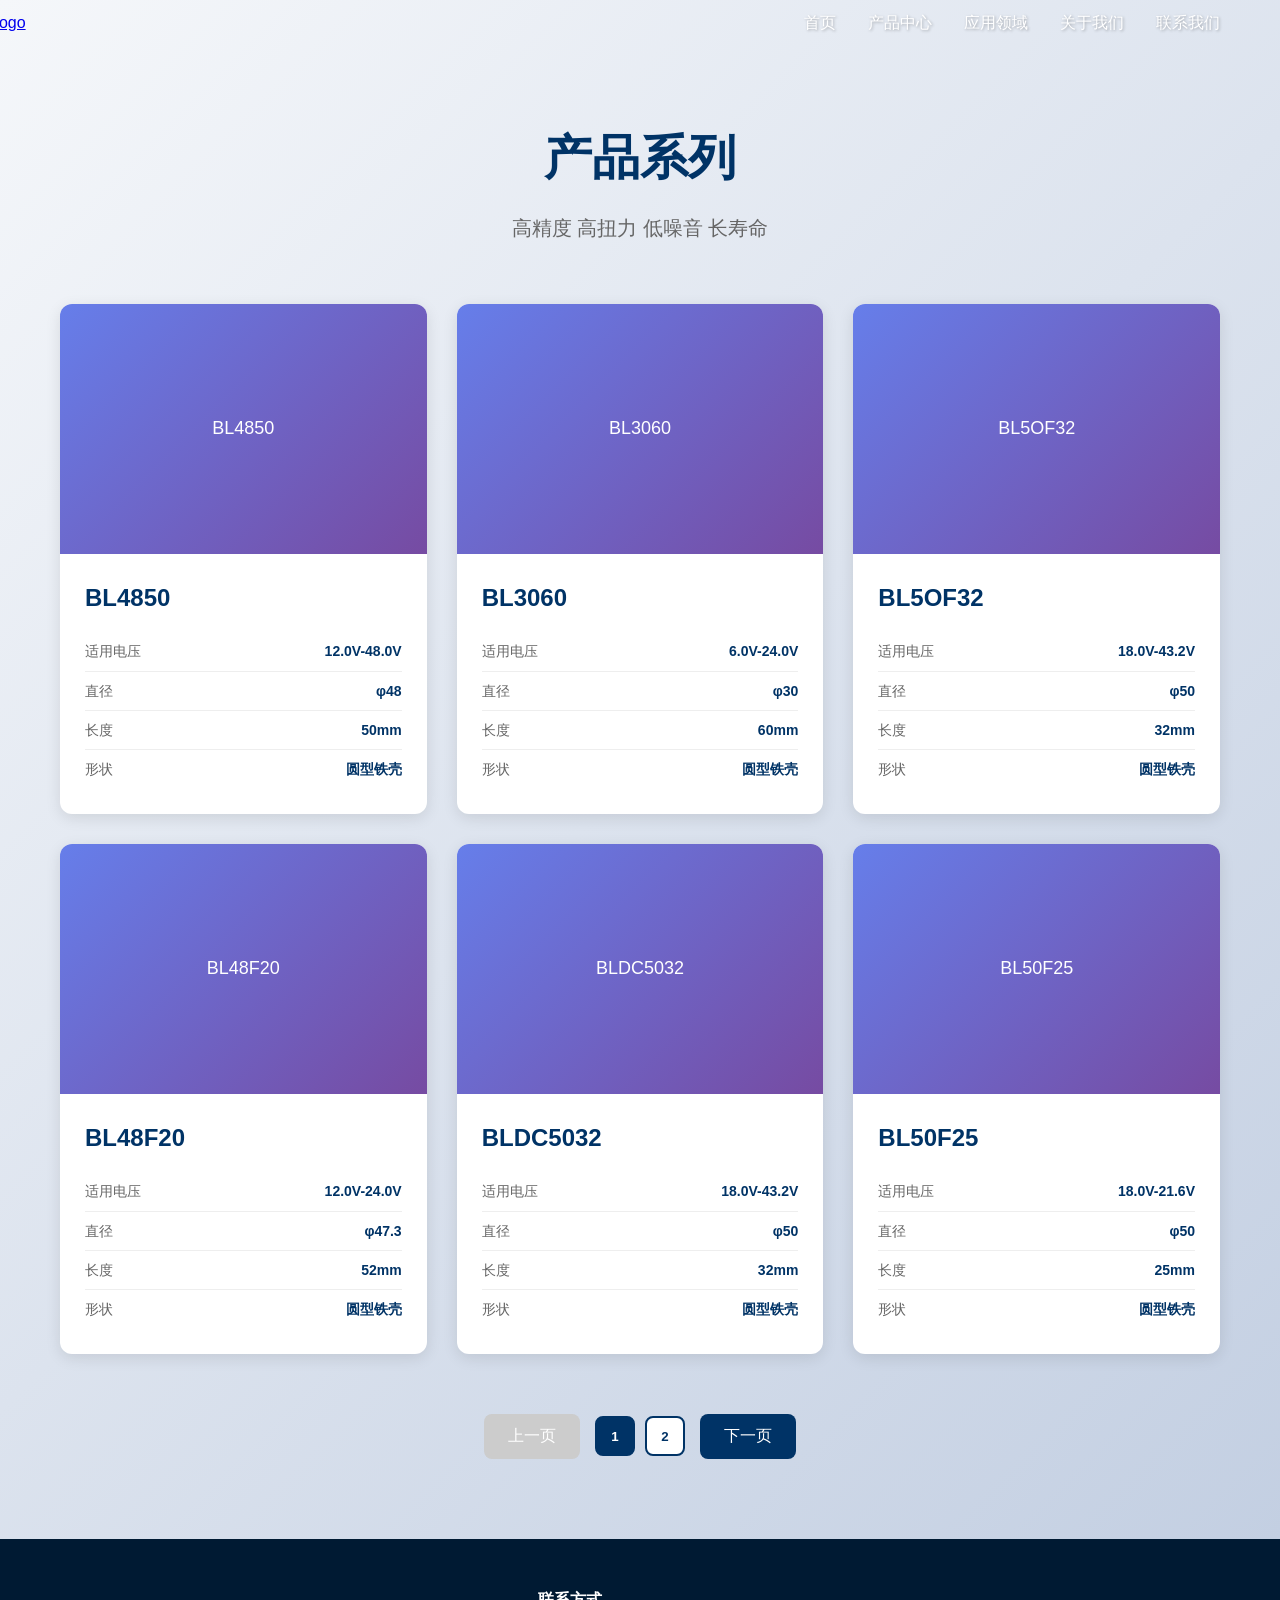
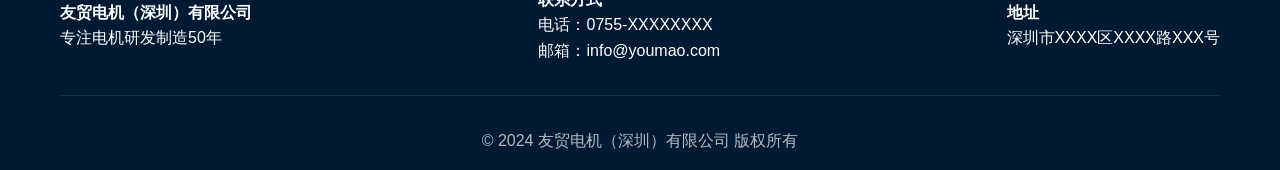
==== products.html @ 83dedf73 "Add products page with pagination (6 items per page, 2 pages total)" ====
<!DOCTYPE html>
<html lang="zh-CN">
<head>
    <meta charset="UTF-8">
    <meta name="viewport" content="width=device-width, initial-scale=1.0">
    <title>产品系列 - 友贸电机（深圳）有限公司</title>
    <link rel="icon" href="data:,">
    <link rel="stylesheet" href="style.css">
    <link rel="stylesheet" href="products-page.css">
</head>
<body>
    <!-- 顶部导航 -->
    <header class="header">
        <div class="container">
            <div class="header-content">
                <div class="logo">
                    <a href="index.html">
                        <img src="https://i.ibb.co/4nJ4qhwq/96606953845b.png" alt="友贸电机Logo" class="logo-icon logo-white">
                        <img src="https://i.ibb.co/tpM2th5r/df339377ca91.png" alt="友贸电机Logo" class="logo-icon logo-blue">
                    </a>
                </div>
                <nav class="nav">
                    <a href="index.html#home" class="nav-link">首页</a>
                    <a href="products.html" class="nav-link active">产品中心</a>
                    <a href="index.html#applications" class="nav-link">应用领域</a>
                    <a href="index.html#about" class="nav-link">关于我们</a>
                    <a href="index.html#contact" class="nav-link">联系我们</a>
                </nav>
                <button class="mobile-menu-btn">☰</button>
            </div>
        </div>
    </header>

    <!-- 产品列表 -->
    <section class="products-page-section">
        <div class="container">
            <div class="page-header">
                <h1 class="page-title">产品系列</h1>
                <p class="page-subtitle">高精度 高扭力 低噪音 长寿命</p>
            </div>

            <!-- 产品网格 -->
            <div class="products-grid-page" id="productsGrid">
                <!-- 产品将通过 JavaScript 动态加载 -->
            </div>

            <!-- 分页导航 -->
            <div class="pagination">
                <button class="pagination-btn" id="prevPage" disabled>上一页</button>
                <div class="pagination-numbers" id="pageNumbers"></div>
                <button class="pagination-btn" id="nextPage">下一页</button>
            </div>
        </div>
    </section>

    <!-- 页脚 -->
    <footer class="footer">
        <div class="container">
            <div class="footer-content">
                <div class="footer-col">
                    <h4>友贸电机（深圳）有限公司</h4>
                    <p>专注电机研发制造50年</p>
                </div>
                <div class="footer-col">
                    <h4>联系方式</h4>
                    <p>电话：0755-XXXXXXXX</p>
                    <p>邮箱：info@youmao.com</p>
                </div>
                <div class="footer-col">
                    <h4>地址</h4>
                    <p>深圳市XXXX区XXXX路XXX号</p>
                </div>
            </div>
            <div class="footer-bottom">
                <p>&copy; 2024 友贸电机（深圳）有限公司 版权所有</p>
            </div>
        </div>
    </footer>

    <script src="script.js"></script>
    <script src="products-page.js"></script>
</body>
</html>
---- style.css ----
/* 全局样式 */
* {
    margin: 0;
    padding: 0;
    box-sizing: border-box;
}

:root {
    --primary-blue: #003366;
    --secondary-blue: #0055aa;
    --accent-blue: #0077cc;
    --dark-blue: #001a33;
    --light-gray: #f5f5f5;
    --text-dark: #333;
    --text-light: #666;
    --white: #ffffff;
}

body {
    font-family: 'Microsoft YaHei', 'PingFang SC', 'Helvetica Neue', Arial, sans-serif;
    line-height: 1.6;
    color: var(--text-dark);
    overflow-x: hidden;
    margin: 0;
    padding: 0;
}

.container {
    max-width: 1200px;
    margin: 0 auto;
    padding: 0 20px;
}

/* 顶部导航 */
.header {
    background: transparent !important;
    box-shadow: none !important;
    position: fixed;
    width: 100%;
    top: 0;
    z-index: 1000;
    transition: all 0.3s;
}

.header.scrolled {
    background: rgba(255, 255, 255, 0.95) !important;
    box-shadow: 0 2px 10px rgba(0,0,0,0.1) !important;
    backdrop-filter: blur(10px);
}

.header.scrolled .nav-link {
    color: var(--text-dark);
}

.header.scrolled .nav-link:hover,
.header.scrolled .nav-link.active {
    color: var(--accent-blue);
}

.header.scrolled .mobile-menu-btn {
    color: var(--primary-blue);
}

.header-content {
    display: flex;
    justify-content: space-between;
    align-items: center;
    padding: 0.6rem 0;
}

.logo {
    display: flex;
    align-items: center;
    gap: 0.8rem;
    position: relative;
    margin-left: -150px;
}

.logo-icon {
    height: 45px;
    width: auto;
    object-fit: contain;
    transition: opacity 0.3s;
}

.logo-white {
    opacity: 1;
}

.logo-blue {
    opacity: 0;
    position: absolute;
    left: 0;
    height: 70px;
}

.header.scrolled .logo-white {
    opacity: 0;
}

.header.scrolled .logo-blue {
    opacity: 1;
}

.logo-text {
    display: flex;
    flex-direction: column;
}

.company-name {
    font-size: 1.3rem;
    font-weight: 700;
    color: var(--primary-blue);
}

.company-name-en {
    font-size: 0.85rem;
    color: var(--text-light);
}

.nav {
    display: flex;
    gap: 2rem;
}

.nav-link {
    color: var(--white);
    text-decoration: none;
    font-weight: 500;
    transition: color 0.3s;
    position: relative;
    text-shadow: 1px 1px 3px rgba(0,0,0,0.3);
}

.nav-link:hover,
.nav-link.active {
    color: rgba(255,255,255,0.8);
}

.nav-link.active::after {
    content: '';
    position: absolute;
    bottom: -5px;
    left: 0;
    right: 0;
    height: 2px;
    background: var(--white);
}

.header.scrolled .nav-link {
    color: var(--text-dark);
    text-shadow: none;
}

.header.scrolled .nav-link:hover,
.header.scrolled .nav-link.active {
    color: var(--accent-blue);
}

.header.scrolled .nav-link.active::after {
    background: var(--accent-blue);
}

.mobile-menu-btn {
    display: none;
    background: none;
    border: none;
    font-size: 1.5rem;
    cursor: pointer;
    color: var(--white);
    text-shadow: 1px 1px 3px rgba(0,0,0,0.3);
    transition: color 0.3s;
}

.header.scrolled .mobile-menu-btn {
    color: var(--text-dark);
    text-shadow: none;
}

/* 首页轮播 */
.hero-slider {
    margin: 0;
    padding: 0;
    position: relative;
    height: 100vh;
    width: 100vw;
    overflow: hidden;
    left: 0;
    right: 0;
}

.slider-container {
    position: relative;
    width: 100%;
    height: 100%;
}

.slide {
    position: absolute;
    top: 0;
    left: 0;
    width: 100%;
    height: 100%;
    background-size: cover;
    background-position: center top;
    background-repeat: no-repeat;
    opacity: 0;
    transition: opacity 1s ease-in-out;
    display: flex;
    align-items: center;
    justify-content: center;
}

.slide-first {
    background-position: center 40%;
}

.slide.active {
    opacity: 1;
}

.slide-content {
    text-align: center;
    color: var(--white);
    z-index: 2;
}

.slide-title {
    font-size: 3.5rem;
    font-weight: 700;
    margin-bottom: 1rem;
    text-shadow: 2px 2px 4px rgba(0,0,0,0.3);
}

.slide-subtitle {
    font-size: 1.5rem;
    margin-bottom: 2rem;
    text-shadow: 1px 1px 2px rgba(0,0,0,0.3);
}

.btn-primary {
    display: inline-block;
    padding: 1rem 2.5rem;
    background: var(--accent-blue);
    color: var(--white);
    text-decoration: none;
    border-radius: 50px;
    font-weight: 600;
    transition: all 0.3s;
    border: none;
    cursor: pointer;
    font-size: 1rem;
}

.btn-primary:hover {
    background: var(--secondary-blue);
    transform: translateY(-2px);
    box-shadow: 0 5px 20px rgba(0,119,204,0.4);
}

.btn-secondary {
    padding: 0.8rem 2rem;
    background: var(--white);
    color: var(--primary-blue);
    border: none;
    border-radius: 50px;
    font-weight: 600;
    cursor: pointer;
    transition: all 0.3s;
}

.btn-secondary:hover {
    background: var(--accent-blue);
    color: var(--white);
}

.slider-nav {
    position: absolute;
    top: 50%;
    width: 100%;
    display: flex;
    justify-content: space-between;
    padding: 0 2rem;
    transform: translateY(-50%);
    z-index: 10;
}

.slider-btn {
    background: rgba(255,255,255,0.8);
    border: none;
    width: 50px;
    height: 50px;
    border-radius: 50%;
    font-size: 2rem;
    cursor: pointer;
    transition: all 0.3s;
    color: var(--primary-blue);
}

.slider-btn:hover {
    background: var(--white);
    transform: scale(1.1);
}

.slider-dots {
    position: absolute;
    bottom: 30px;
    left: 50%;
    transform: translateX(-50%);
    display: flex;
    gap: 10px;
    z-index: 10;
}

.dot {
    width: 12px;
    height: 12px;
    border-radius: 50%;
    background: rgba(255,255,255,0.5);
    cursor: pointer;
    transition: all 0.3s;
}

.dot.active {
    background: var(--white);
    width: 30px;
    border-radius: 6px;
}

/* 通用区块样式 */
section {
    padding: 80px 20px;
}

.section-header {
    text-align: center;
    margin-bottom: 3rem;
}

.section-title {
    font-size: 2.5rem;
    color: var(--primary-blue);
    margin-bottom: 1rem;
    font-weight: 700;
}

.section-desc {
    font-size: 1.1rem;
    color: var(--text-light);
}

/* 产品系列 */
.products-section {
    background: var(--light-gray);
    padding: 80px 0;
}

.products-grid {
    display: grid;
    grid-template-columns: repeat(3, 1fr);
    gap: 2.5rem;
    padding: 0 40px;
}

.product-card {
    background: var(--white);
    border-radius: 16px;
    overflow: hidden;
    box-shadow: 0 6px 25px rgba(0,0,0,0.1);
    transition: transform 0.3s, box-shadow 0.3s;
}

.product-card:hover {
    transform: translateY(-12px);
    box-shadow: 0 16px 40px rgba(0,51,102,0.2);
}

.product-image {
    position: relative;
    width: 100%;
    overflow: hidden;
}

.product-image img {
    width: 100%;
    height: auto;
    display: block;
    transition: transform 0.4s ease;
}

.product-card:hover .product-image img {
    transform: scale(1.05);
}

.product-overlay {
    position: absolute;
    top: 0;
    left: 0;
    right: 0;
    bottom: 0;
    background: rgba(0,51,102,0.75);
    display: flex;
    align-items: center;
    justify-content: center;
    opacity: 0;
    transition: opacity 0.3s;
}

.product-card:hover .product-overlay {
    opacity: 1;
}

.product-info {
    padding: 1.8rem;
    text-align: center;
    border-top: 3px solid var(--light-gray);
}

.product-info h3 {
    font-size: 1.4rem;
    color: var(--primary-blue);
    margin-bottom: 0.6rem;
    font-weight: 700;
}

.product-info p {
    color: var(--text-light);
    font-size: 1rem;
}

@media (max-width: 900px) {
    .products-grid {
        grid-template-columns: 1fr;
        padding: 0 20px;
    }
}

/* 应用领域 */
.applications-grid {
    display: grid;
    grid-template-columns: repeat(auto-fit, minmax(250px, 1fr));
    gap: 2rem;
    margin-bottom: 4rem;
}

.app-card {
    background: var(--white);
    padding: 2rem;
    border-radius: 12px;
    text-align: center;
    box-shadow: 0 4px 15px rgba(0,0,0,0.1);
    transition: all 0.3s;
}

.app-card:hover {
    transform: translateY(-5px);
    box-shadow: 0 8px 25px rgba(0,51,102,0.2);
}

.app-icon {
    font-size: 3rem;
    margin-bottom: 1rem;
}

.app-card h3 {
    font-size: 1.2rem;
    color: var(--primary-blue);
    margin-bottom: 0.5rem;
}

.app-card p {
    color: var(--text-light);
    font-size: 0.95rem;
}

/* 应用场景展示图 - 全屏 */
.application-showcase-fullwidth {
    width: 100vw;
    position: relative;
    left: 50%;
    right: 50%;
    margin-left: -50vw;
    margin-right: -50vw;
    margin-top: 4rem;
    overflow: hidden;
}

.showcase-image {
    width: 100%;
    height: auto;
    display: block;
    opacity: 0;
    transform: translateY(80px);
    animation: fadeInUp 1.2s ease-out forwards;
    animation-delay: 0.3s;
}

@keyframes fadeInUp {
    from {
        opacity: 0;
        transform: translateY(80px);
    }
    to {
        opacity: 1;
        transform: translateY(0);
    }
}

/* 企业优势 */
.advantages-section {
    background: linear-gradient(135deg, var(--primary-blue) 0%, var(--secondary-blue) 100%);
    color: var(--white);
}

.advantages-section .section-title,
.advantages-section .section-desc {
    color: var(--white);
}

.advantages-grid {
    display: grid;
    grid-template-columns: repeat(auto-fit, minmax(200px, 1fr));
    gap: 2rem;
}

.advantage-item {
    text-align: center;
    padding: 2rem;
    background: rgba(255,255,255,0.1);
    border-radius: 12px;
    backdrop-filter: blur(10px);
    transition: all 0.3s;
}

.advantage-item:hover {
    background: rgba(255,255,255,0.2);
    transform: translateY(-5px);
}

.advantage-number {
    font-size: 3rem;
    font-weight: 700;
    margin-bottom: 0.5rem;
}

.advantage-item h3 {
    font-size: 1.2rem;
    margin-bottom: 0.5rem;
}

.advantage-item p {
    font-size: 0.9rem;
    opacity: 0.9;
}

/* 关于我们 */
.about-content {
    display: grid;
    grid-template-columns: 1fr 1fr;
    gap: 4rem;
    align-items: center;
}

.about-text {
    font-size: 1.05rem;
    color: var(--text-light);
    margin-bottom: 1.5rem;
    line-height: 1.8;
}

.about-features {
    display: grid;
    grid-template-columns: 1fr 1fr;
    gap: 1rem;
    margin: 2rem 0;
}

.feature-item {
    display: flex;
    align-items: center;
    gap: 0.5rem;
}

.feature-icon {
    color: var(--accent-blue);
    font-size: 1.2rem;
    font-weight: 700;
}

.about-image {
    border-radius: 12px;
    overflow: hidden;
    box-shadow: 0 10px 40px rgba(0,0,0,0.15);
}

.about-image img {
    width: 100%;
    height: auto;
    display: block;
}

/* 资质认证 */
.certifications-section {
    background: var(--light-gray);
}

.cert-grid {
    display: grid;
    grid-template-columns: repeat(auto-fit, minmax(200px, 1fr));
    gap: 2rem;
}

.cert-grid-custom {
    display: grid;
    grid-template-columns: repeat(5, 1fr);
    gap: 2rem;
    align-items: start;
}

.cert-column {
    display: flex;
    flex-direction: column;
    gap: 2rem;
}

.cert-item {
    background: var(--white);
    padding: 1rem;
    border-radius: 12px;
    box-shadow: 0 4px 15px rgba(0,0,0,0.1);
    transition: transform 0.3s;
    cursor: pointer;
}

.cert-item:hover {
    transform: translateY(-5px);
}

.cert-item img {
    width: 100%;
    height: auto;
    display: block;
}

@media (max-width: 1024px) {
    .cert-grid-custom {
        grid-template-columns: repeat(3, 1fr);
    }
}

@media (max-width: 768px) {
    .cert-grid-custom {
        grid-template-columns: 1fr;
    }
    
    .cert-column {
        flex-direction: row;
    }
}

/* 联系我们 */
.contact-content {
    display: grid;
    grid-template-columns: 1fr 1fr;
    gap: 4rem;
}

.contact-info {
    display: flex;
    flex-direction: column;
    gap: 2rem;
}

.info-item {
    display: flex;
    gap: 1.5rem;
    align-items: flex-start;
}

.info-icon {
    font-size: 2rem;
    color: var(--accent-blue);
}

.info-text h4 {
    font-size: 1.2rem;
    color: var(--primary-blue);
    margin-bottom: 0.5rem;
}

.info-text p {
    color: var(--text-light);
    line-height: 1.6;
}

.contact-form {
    background: var(--light-gray);
    padding: 2rem;
    border-radius: 12px;
}

.contact-form input,
.contact-form textarea {
    width: 100%;
    padding: 1rem;
    margin-bottom: 1rem;
    border: 2px solid #e0e0e0;
    border-radius: 8px;
    font-family: inherit;
    font-size: 1rem;
    transition: border-color 0.3s;
}

.contact-form input:focus,
.contact-form textarea:focus {
    outline: none;
    border-color: var(--accent-blue);
}

.contact-form button {
    width: 100%;
}

/* 页脚 */
.footer {
    background: var(--dark-blue);
    color: var(--white);
    padding: 3rem 0 1rem;
}

.footer-content {
    display: flex;
    justify-content: space-between;
    align-items: center;
    margin-bottom: 2rem;
    padding-bottom: 2rem;
    border-bottom: 1px solid rgba(255,255,255,0.1);
}

.footer-info h3 {
    font-size: 1.3rem;
    margin-bottom: 0.5rem;
}

.footer-info p {
    opacity: 0.8;
    margin-bottom: 0.3rem;
}

.footer-slogan {
    margin-top: 1rem;
    font-style: italic;
}

.footer-links {
    display: flex;
    gap: 2rem;
}

.footer-links a {
    color: var(--white);
    text-decoration: none;
    opacity: 0.8;
    transition: opacity 0.3s;
}

.footer-links a:hover {
    opacity: 1;
}

.footer-bottom {
    text-align: center;
    opacity: 0.7;
}

/* 响应式设计 */
@media (max-width: 768px) {
    .nav {
        display: none;
    }
    
    .mobile-menu-btn {
        display: block;
    }
    
    .slide-title {
        font-size: 2rem;
    }
    
    .slide-subtitle {
        font-size: 1.1rem;
    }
    
    .hero-slider {
        height: 400px;
    }
    
    .about-content,
    .contact-content {
        grid-template-columns: 1fr;
        gap: 2rem;
    }
    
    .footer-content {
        flex-direction: column;
        gap: 2rem;
        text-align: center;
    }
    
    .footer-links {
        flex-direction: column;
        gap: 1rem;
    }
}

/* 平滑滚动 */
html {
    scroll-behavior: smooth;
}
---- products-page.css ----
/* 产品页面样式 */
.products-page-section {
    padding: 120px 0 80px;
    background: linear-gradient(135deg, #f5f7fa 0%, #c3cfe2 100%);
    min-height: 100vh;
}

.page-header {
    text-align: center;
    margin-bottom: 60px;
}

.page-title {
    font-size: 48px;
    font-weight: 700;
    color: #003366;
    margin-bottom: 15px;
}

.page-subtitle {
    font-size: 20px;
    color: #666;
}

.products-grid-page {
    display: grid;
    grid-template-columns: repeat(3, 1fr);
    gap: 30px;
    margin-bottom: 60px;
}

.product-item {
    background: white;
    border-radius: 12px;
    overflow: hidden;
    box-shadow: 0 4px 15px rgba(0, 0, 0, 0.1);
    transition: all 0.3s ease;
}

.product-item:hover {
    transform: translateY(-8px);
    box-shadow: 0 8px 25px rgba(0, 51, 102, 0.2);
}

.product-image-placeholder {
    width: 100%;
    height: 250px;
    background: linear-gradient(135deg, #667eea 0%, #764ba2 100%);
    display: flex;
    align-items: center;
    justify-content: center;
    color: white;
    font-size: 18px;
    font-weight: 500;
}

.product-details {
    padding: 25px;
}

.product-name {
    font-size: 24px;
    font-weight: 700;
    color: #003366;
    margin-bottom: 15px;
}

.product-specs {
    list-style: none;
    padding: 0;
    margin: 0;
}

.product-specs li {
    padding: 8px 0;
    border-bottom: 1px solid #eee;
    display: flex;
    justify-content: space-between;
    font-size: 14px;
}

.product-specs li:last-child {
    border-bottom: none;
}

.spec-label {
    color: #666;
    font-weight: 500;
}

.spec-value {
    color: #003366;
    font-weight: 600;
}

/* 分页导航 */
.pagination {
    display: flex;
    justify-content: center;
    align-items: center;
    gap: 15px;
    margin-top: 40px;
}

.pagination-btn {
    padding: 12px 24px;
    background: #003366;
    color: white;
    border: none;
    border-radius: 8px;
    cursor: pointer;
    font-size: 16px;
    transition: all 0.3s ease;
}

.pagination-btn:hover:not(:disabled) {
    background: #0066cc;
    transform: translateY(-2px);
}

.pagination-btn:disabled {
    background: #ccc;
    cursor: not-allowed;
    transform: none;
}

.pagination-numbers {
    display: flex;
    gap: 10px;
}

.page-number {
    width: 40px;
    height: 40px;
    border: 2px solid #003366;
    background: white;
    color: #003366;
    border-radius: 8px;
    cursor: pointer;
    display: flex;
    align-items: center;
    justify-content: center;
    font-weight: 600;
    transition: all 0.3s ease;
}

.page-number:hover {
    background: #003366;
    color: white;
}

.page-number.active {
    background: #003366;
    color: white;
}

/* 响应式设计 */
@media (max-width: 1024px) {
    .products-grid-page {
        grid-template-columns: repeat(2, 1fr);
        gap: 25px;
    }
}

@media (max-width: 768px) {
    .products-page-section {
        padding: 100px 0 60px;
    }

    .page-title {
        font-size: 36px;
    }

    .page-subtitle {
        font-size: 18px;
    }

    .products-grid-page {
        grid-template-columns: 1fr;
        gap: 20px;
    }

    .pagination {
        flex-wrap: wrap;
    }

    .pagination-btn {
        padding: 10px 20px;
        font-size: 14px;
    }
}
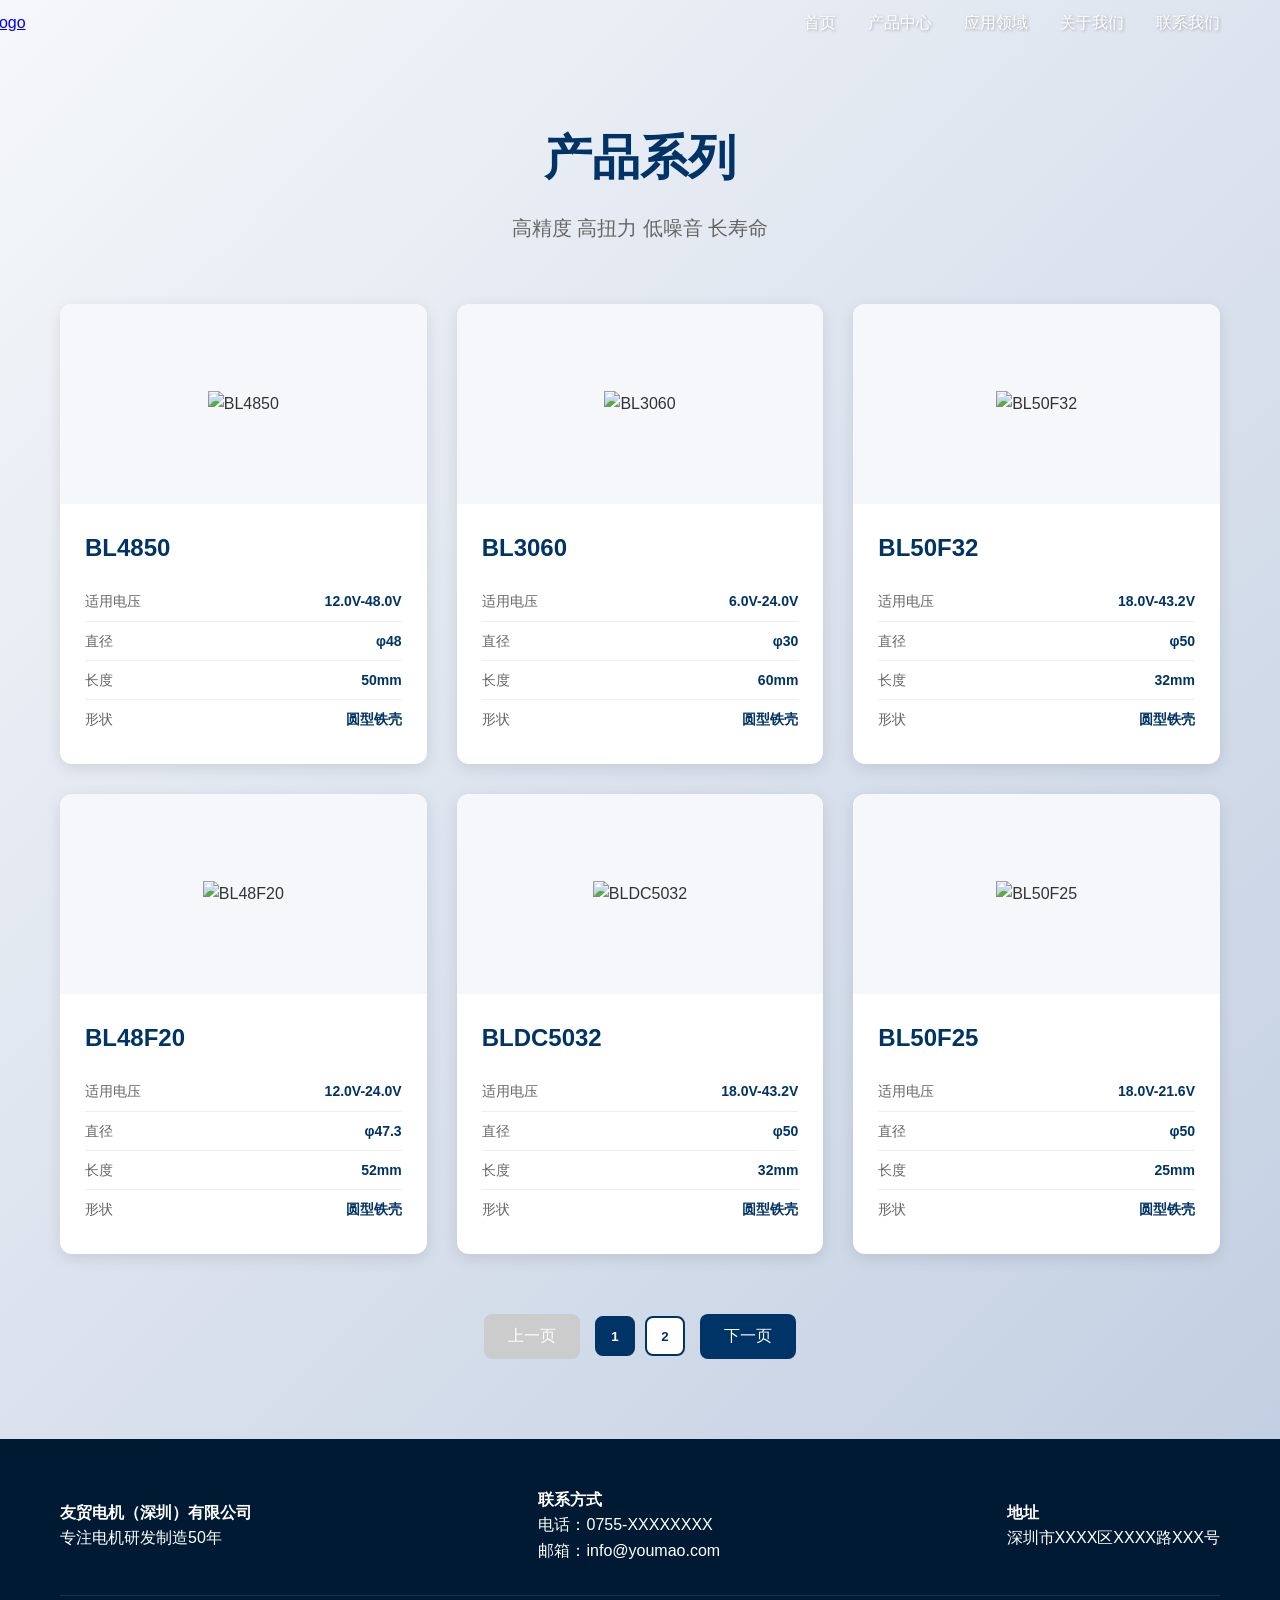
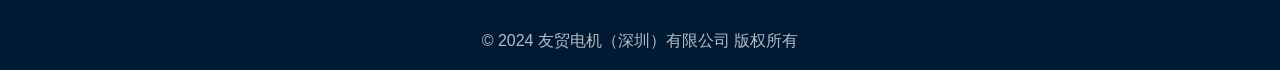
==== commit 6d014ada: "Shrink product images and add lightbox zoom on click" ====
--- a/products.html
+++ b/products.html
@@ -77,6 +77,12 @@
         </div>
     </footer>
 
+    <!-- 灯箱 -->
+    <div class="lightbox-overlay" id="lightbox">
+        <span class="lightbox-close" id="lightboxClose">&times;</span>
+        <img class="lightbox-img" id="lightboxImg" src="" alt="">
+    </div>
+
     <script src="script.js"></script>
     <script src="products-page.js"></script>
 </body>
--- a/products-page.css
+++ b/products-page.css
@@ -42,16 +42,74 @@
     box-shadow: 0 8px 25px rgba(0, 51, 102, 0.2);
 }
 
-.product-image-placeholder {
+.product-image-wrap {
     width: 100%;
-    height: 250px;
-    background: linear-gradient(135deg, #667eea 0%, #764ba2 100%);
-    display: flex;
-    align-items: center;
-    justify-content: center;
-    color: white;
-    font-size: 18px;
-    font-weight: 500;
+    height: 200px;
+    background: #f5f7fa;
+    display: flex;
+    align-items: center;
+    justify-content: center;
+    overflow: hidden;
+    cursor: zoom-in;
+}
+
+.product-img {
+    width: auto;
+    height: auto;
+    max-width: 75%;
+    max-height: 75%;
+    object-fit: contain;
+    transition: transform 0.3s ease;
+}
+
+.product-item:hover .product-img {
+    transform: scale(1.08);
+}
+
+/* 灯箱遮罩 */
+.lightbox-overlay {
+    display: none;
+    position: fixed;
+    inset: 0;
+    background: rgba(0, 0, 0, 0.85);
+    z-index: 9999;
+    align-items: center;
+    justify-content: center;
+    cursor: zoom-out;
+}
+
+.lightbox-overlay.active {
+    display: flex;
+}
+
+.lightbox-img {
+    max-width: 90vw;
+    max-height: 90vh;
+    object-fit: contain;
+    border-radius: 8px;
+    box-shadow: 0 8px 40px rgba(0,0,0,0.6);
+    animation: zoomIn 0.25s ease;
+}
+
+@keyframes zoomIn {
+    from { transform: scale(0.7); opacity: 0; }
+    to   { transform: scale(1);   opacity: 1; }
+}
+
+.lightbox-close {
+    position: fixed;
+    top: 20px;
+    right: 28px;
+    font-size: 40px;
+    color: white;
+    cursor: pointer;
+    line-height: 1;
+    user-select: none;
+    transition: color 0.2s;
+}
+
+.lightbox-close:hover {
+    color: #ccc;
 }
 
 .product-details {
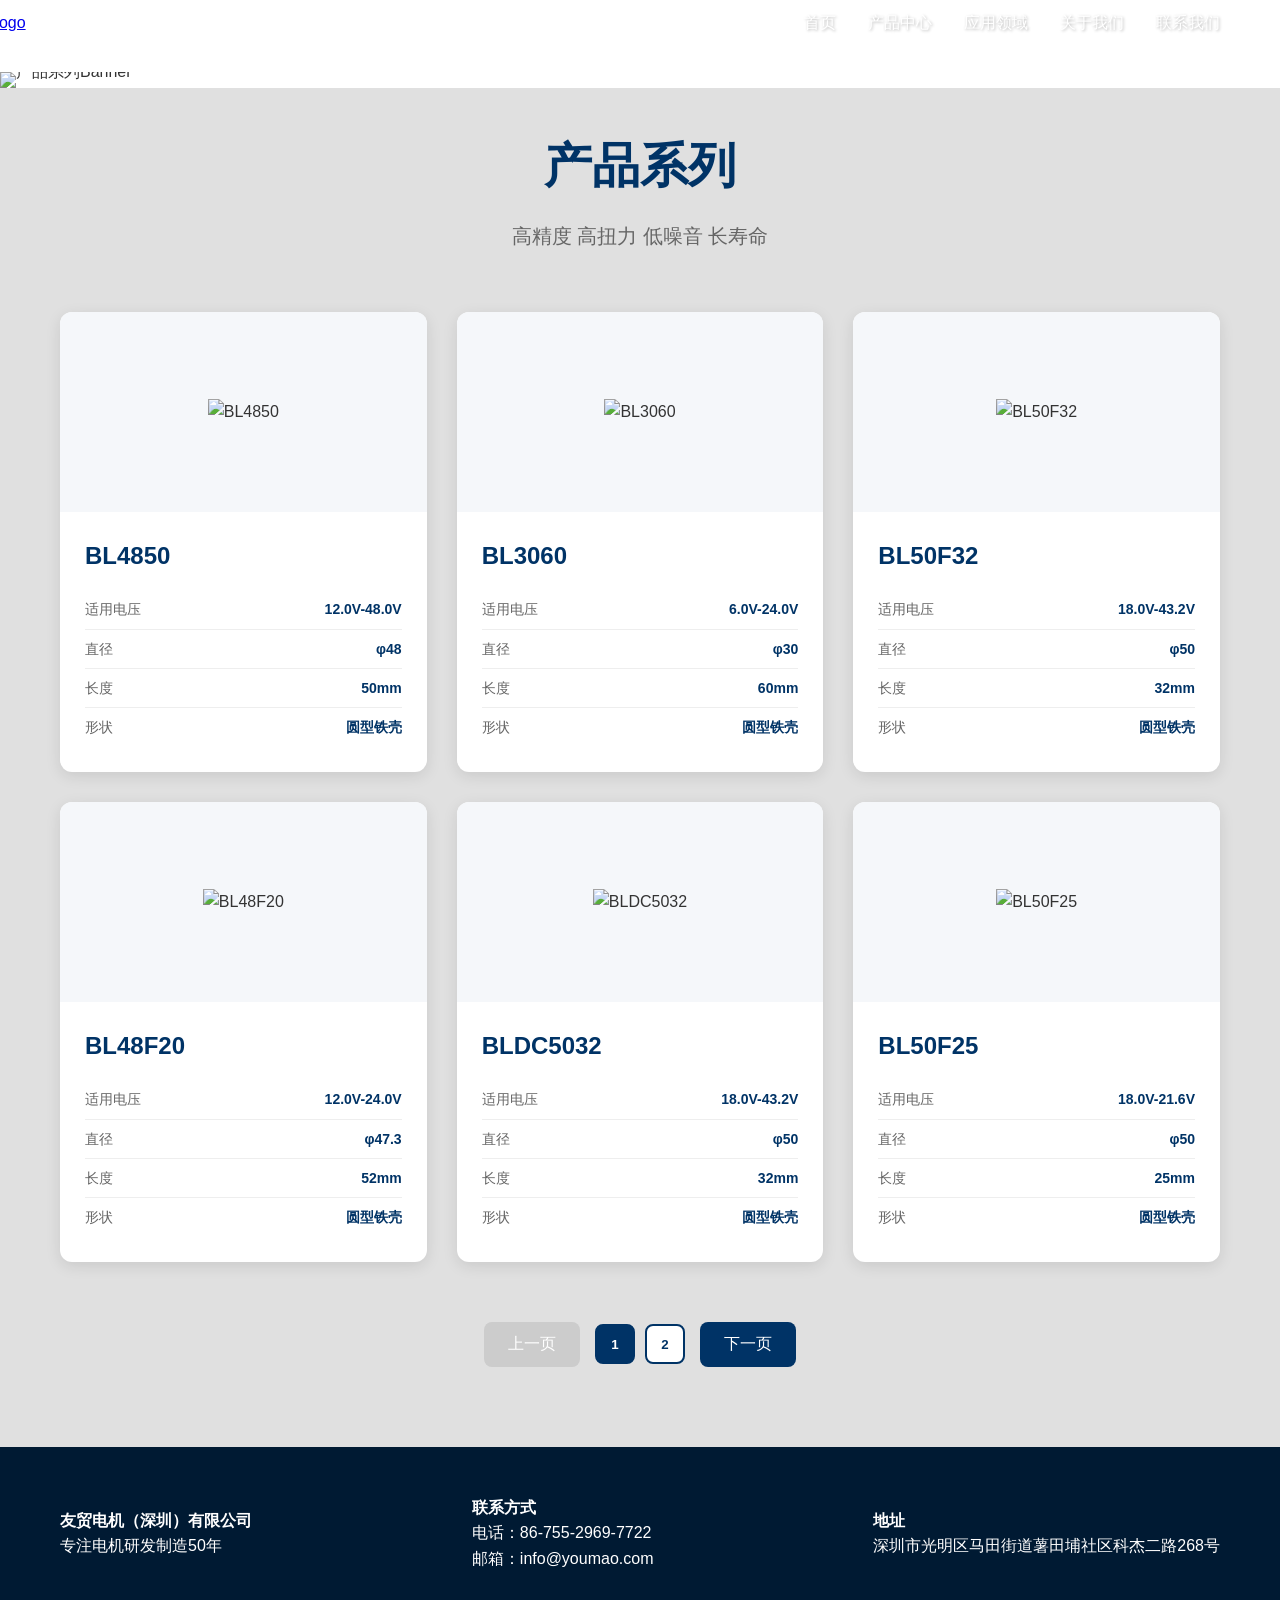
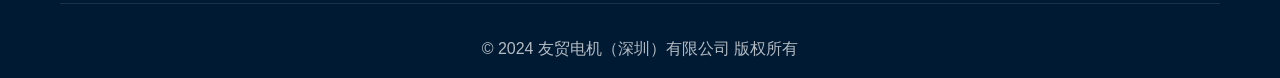
==== commit 96bcd6ed: "Add banner image, update phone and address in footer" ====
--- a/products.html
+++ b/products.html
@@ -31,6 +31,11 @@
         </div>
     </header>
 
+    <!-- Banner -->
+    <div class="products-banner">
+        <img src="https://i.ibb.co/SX3DNbyZ/d5e7f8536ddc.png" alt="产品系列Banner" class="products-banner-img">
+    </div>
+
     <!-- 产品列表 -->
     <section class="products-page-section">
         <div class="container">
@@ -63,12 +68,12 @@
                 </div>
                 <div class="footer-col">
                     <h4>联系方式</h4>
-                    <p>电话：0755-XXXXXXXX</p>
+                    <p>电话：86-755-2969-7722</p>
                     <p>邮箱：info@youmao.com</p>
                 </div>
                 <div class="footer-col">
                     <h4>地址</h4>
-                    <p>深圳市XXXX区XXXX路XXX号</p>
+                    <p>深圳市光明区马田街道薯田埔社区科杰二路268号</p>
                 </div>
             </div>
             <div class="footer-bottom">
--- a/products-page.css
+++ b/products-page.css
@@ -1,7 +1,22 @@
+/* Banner */
+.products-banner {
+    margin-top: 72px;
+    width: 100%;
+    overflow: hidden;
+    line-height: 0;
+}
+
+.products-banner-img {
+    width: 100%;
+    height: auto;
+    display: block;
+    object-fit: cover;
+}
+
 /* 产品页面样式 */
 .products-page-section {
-    padding: 120px 0 80px;
-    background: linear-gradient(135deg, #f5f7fa 0%, #c3cfe2 100%);
+    padding: 40px 0 80px;
+    background: #e0e0e0;
     min-height: 100vh;
 }
 
